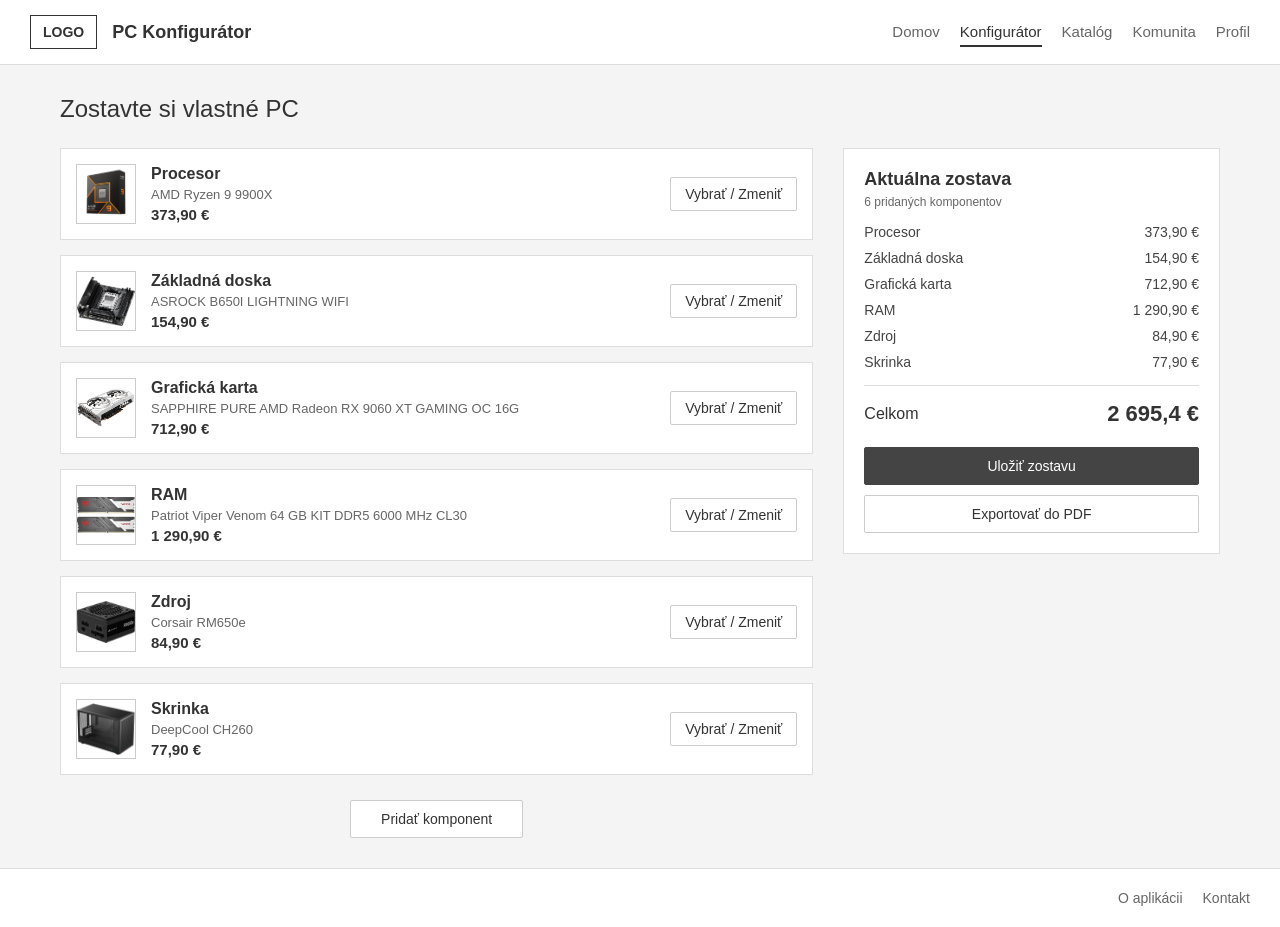
==== html/configurator.html @ ed0d9da8 "html" ====
<!DOCTYPE html>
<html lang="sk">
<head>
    <meta charset="UTF-8">
    <meta name="viewport" content="width=device-width, initial-scale=1.0">
    <title>PC Konfigurátor - Zostavte si vlastné PC</title>
    <link rel="stylesheet" href="style.css">
</head>
<body>

<header class="main-header">
    <div class="logo-container">
        <span class="logo">LOGO</span>
        <span class="site-title">PC Konfigurátor</span>
    </div>

    <input type="checkbox" id="menu-toggle" class="menu-toggle-checkbox">
    <label for="menu-toggle" class="menu-icon">&#9776;</label>

    <nav class="main-nav">
        <ul>
            <li><a href="index.html">Domov</a></li>
            <li><a href="konfigurator.html" class="active">Konfigurátor</a></li>
            <li><a href="#">Katalóg</a></li>
            <li><a href="#">Komunita</a></li>
            <li><a href="#">Profil</a></li>
        </ul>
    </nav>
</header>


<main class="configurator-container">

    <h1 class="page-title">Zostavte si vlastné PC</h1>

    <div class="configurator-layout">
        <section class="components-list">

            <article class="component-card">
                <img src="img/cpu.png" alt="AMD Ryzen 9 9900X" class="component-img">
                <div class="component-info">
                    <h2>Procesor</h2>
                    <p class="component-name">AMD Ryzen 9 9900X</p>
                    <span class="price">373,90 €</span>
                </div>
                <button type="button" class="btn btn-secondary">Vybrať / Zmeniť</button>
            </article>

            <article class="component-card">
                <img src="img/motherboard.png" alt="ASROCK B650I LIGHTNING WIFI" class="component-img">
                <div class="component-info">
                    <h2>Základná doska</h2>
                    <p class="component-name">ASROCK B650I LIGHTNING WIFI</p>
                    <span class="price">154,90 €</span>
                </div>
                <button type="button" class="btn btn-secondary">Vybrať / Zmeniť</button>
            </article>

            <article class="component-card">
                <img src="img/gpu.png" alt="SAPPHIRE PURE AMD Radeon RX 9060 XT GAMING OC 16G" class="component-img">
                <div class="component-info">
                    <h2>Grafická karta</h2>
                    <p class="component-name">SAPPHIRE PURE AMD Radeon RX 9060 XT GAMING OC 16G</p>
                    <span class="price">712,90 €</span>
                </div>
                <button type="button" class="btn btn-secondary">Vybrať / Zmeniť</button>
            </article>

            <article class="component-card">
                <img src="img/memory.png" alt="Patriot Viper Venom 64 GB KIT DDR5 6000 MHz CL30" class="component-img">
                <div class="component-info">
                    <h2>RAM</h2>
                    <p class="component-name">Patriot Viper Venom 64 GB KIT DDR5 6000 MHz CL30</p>
                    <span class="price">1 290,90 €</span>
                </div>
                <button type="button" class="btn btn-secondary">Vybrať / Zmeniť</button>
            </article>

            <article class="component-card">
                <img src="img/psu.png" alt="Corsair RM650e" class="component-img">
                <div class="component-info">
                    <h2>Zdroj</h2>
                    <p class="component-name">Corsair RM650e</p>
                    <span class="price">84,90 €</span>
                </div>
                <button type="button" class="btn btn-secondary">Vybrať / Zmeniť</button>
            </article>

            <article class="component-card">
                <img src="img/case.png" alt="DeepCool CH260" class="component-img">
                <div class="component-info">
                    <h2>Skrinka</h2>
                    <p class="component-name">DeepCool CH260</p>
                    <span class="price">77,90 €</span>
                </div>
                <button type="button" class="btn btn-secondary">Vybrať / Zmeniť</button>
            </article>

            <div class="add-component-container">
                <button type="button" class="btn btn-add">Pridať komponent</button>
            </div>

        </section>
        <aside class="summary-sidebar">
            <h2>Aktuálna zostava</h2>
            <p class="count">6 pridaných komponentov</p>

            <ul class="summary-list">
                <li><span>Procesor</span> <span>373,90 €</span></li>
                <li><span>Základná doska</span> <span>154,90 €</span></li>
                <li><span>Grafická karta</span> <span>712,90 €</span></li>
                <li><span>RAM</span> <span>1 290,90 €</span></li>
                <li><span>Zdroj</span> <span>84,90 €</span></li>
                <li><span>Skrinka</span> <span>77,90 €</span></li>
            </ul>

            <hr class="divider">

            <div class="total-price-box">
                <span>Celkom</span>
                <strong class="total-price">2 695,4 €</strong>
            </div>

            <div class="summary-actions">
                <button type="button" class="btn btn-primary btn-block">Uložiť zostavu</button>
                <button type="button" class="btn btn-outline btn-block">Exportovať do PDF</button>
            </div>
        </aside>

    </div>

</main>

<footer class="main-footer">
    <nav class="footer-nav">
        <ul>
            <li><a href="#">O aplikácii</a></li>
            <li><a href="#">Kontakt</a></li>
        </ul>
    </nav>
</footer>

</body>
</html>
---- html/style.css ----
/* --- Color Variables --- */
:root {
    --bg-color: #f4f4f4;
    --card-bg: #ffffff;
    --text-color: #333333;
    --text-muted: #666666;
    --border-color: #dddddd;
    --border-light: #cccccc;
    --primary-color: #444444;
    --primary-hover: #222222;
    --hover-bg: #eaeaea;
}

/* --- Base & Reset --- */
* {
    box-sizing: border-box;
    margin: 0;
    padding: 0;
}

body {
    font-family: Arial, sans-serif;
    background-color: var(--bg-color);
    color: var(--text-color);
    display: flex;
    flex-direction: column;
    min-height: 100vh;
}

a {
    text-decoration: none;
    color: inherit;
}

ul {
    list-style: none;
}

/* --- Header --- */
.main-header {
    background-color: var(--card-bg);
    border-bottom: 1px solid var(--border-color);
    padding: 15px 30px;
    display: flex;
    justify-content: space-between;
    align-items: center;
    flex-wrap: wrap;
    gap: 15px;
}

.logo-container {
    display: flex;
    align-items: center;
    gap: 15px;
}

.logo {
    font-weight: bold;
    border: 1px solid var(--text-color);
    padding: 8px 12px;
    font-size: 14px;
    background-color: var(--card-bg);
}

.site-title {
    font-size: 18px;
    font-weight: bold;
}

/* --- Navigation --- */
.main-nav ul {
    display: flex;
    gap: 20px;
    flex-wrap: wrap;
}

.main-nav a {
    color: var(--text-muted);
    font-size: 15px;
    padding-bottom: 5px;
}

.main-nav a:hover,
.main-nav a.active {
    color: var(--text-color);
    border-bottom: 2px solid var(--text-color);
}

/* Hidden checkbox and hamburger icon for mobile menu */
.menu-toggle-checkbox {
    display: none;
}

.menu-icon {
    display: none;
    font-size: 24px;
    cursor: pointer;
    border: 1px solid var(--border-light);
    padding: 5px 10px;
    background-color: var(--card-bg);
}

/* --- Index Placeholder --- */
.content-placeholder {
    flex: 1;
    display: flex;
    justify-content: center;
    align-items: center;
    padding: 40px 20px;
}

.placeholder-box {
    background-color: var(--card-bg);
    border: 1px solid var(--border-color);
    width: 100%;
    max-width: 900px;
    min-height: 450px;
    display: flex;
    flex-direction: column;
    justify-content: center;
    align-items: center;
    text-align: center;
    padding: 20px;
}

.placeholder-icon {
    border: 1px solid var(--text-muted);
    padding: 10px 15px;
    margin-bottom: 15px;
    color: var(--text-muted);
    font-family: monospace;
}

.placeholder-box h1 {
    font-size: 22px;
    margin-bottom: 10px;
    font-weight: normal;
    color: var(--primary-color);
}

.placeholder-box p {
    color: var(--text-muted);
    font-size: 14px;
}

/* --- Configurator Layout --- */
.configurator-container {
    max-width: 1200px;
    width: 100%;
    margin: 0 auto;
    padding: 30px 20px;
    flex: 1;
}

.page-title {
    font-size: 24px;
    margin-bottom: 25px;
    font-weight: normal;
}

.configurator-layout {
    display: grid;
    grid-template-columns: 2fr 1fr;
    gap: 30px;
    align-items: start;
}

/* --- Components List --- */
.components-list {
    display: flex;
    flex-direction: column;
    gap: 15px;
}

.component-card {
    background-color: var(--card-bg);
    border: 1px solid var(--border-color);
    padding: 15px;
    display: flex;
    align-items: center;
    justify-content: space-between;
    gap: 15px;
}

.component-img {
    width: 60px;
    height: 60px;
    object-fit: contain; /* Normalizuje veľkosť a zachová celý obrázok bez orezania */
    background-color: transparent; /* Zabezpečí, že pozadie bude priehľadné pre no-bg obrázky */
    border: 1px solid var(--border-light);
    flex-shrink: 0;
}

.component-info {
    flex-grow: 1;
}

.component-info h2 {
    font-size: 16px;
    font-weight: bold;
    margin-bottom: 4px;
}

.component-name {
    font-size: 13px;
    color: var(--text-muted);
    margin-bottom: 4px;
}

.price {
    font-size: 15px;
    font-weight: bold;
    color: var(--text-color);
}

/* --- Buttons --- */
.btn {
    font-family: inherit;
    cursor: pointer;
    border-radius: 2px;
    font-size: 14px;
    text-align: center;
    transition: background-color 0.2s;
}

.btn-secondary {
    background-color: var(--card-bg);
    border: 1px solid var(--border-light);
    padding: 8px 14px;
    color: var(--text-color);
    white-space: nowrap;
}

.btn-secondary:hover {
    background-color: var(--hover-bg);
}

.add-component-container {
    text-align: center;
    margin-top: 10px;
}

.btn-add {
    background-color: var(--card-bg);
    border: 1px solid var(--border-light);
    padding: 10px 30px;
    color: var(--text-color);
}

.btn-add:hover {
    background-color: var(--hover-bg);
}

/* --- Summary Sidebar --- */
.summary-sidebar {
    background-color: var(--card-bg);
    border: 1px solid var(--border-color);
    padding: 20px;
    position: sticky;
    top: 20px;
}

.summary-sidebar h2 {
    font-size: 18px;
    margin-bottom: 5px;
}

.summary-sidebar .count {
    font-size: 12px;
    color: var(--text-muted);
    margin-bottom: 15px;
}

.summary-list {
    display: flex;
    flex-direction: column;
    gap: 10px;
    margin-bottom: 15px;
}

.summary-list li {
    display: flex;
    justify-content: space-between;
    font-size: 14px;
    color: #444;
}

.divider {
    border: none;
    border-top: 1px solid var(--border-color);
    margin: 15px 0;
}

.total-price-box {
    display: flex;
    justify-content: space-between;
    align-items: center;
    margin-bottom: 20px;
    font-size: 16px;
}

.total-price {
    font-size: 22px;
}

.summary-actions {
    display: flex;
    flex-direction: column;
    gap: 10px;
}

.btn-block {
    width: 100%;
    padding: 10px;
}

.btn-primary {
    background-color: var(--primary-color);
    color: #fff;
    border: 1px solid var(--primary-color);
}

.btn-primary:hover {
    background-color: var(--primary-hover);
}

.btn-outline {
    background-color: var(--card-bg);
    color: var(--text-color);
    border: 1px solid var(--border-light);
}

.btn-outline:hover {
    background-color: var(--bg-color);
}

/* --- Footer --- */
.main-footer {
    background-color: var(--card-bg);
    border-top: 1px solid var(--border-color);
    padding: 20px 30px;
    margin-top: auto;
    text-align: right;
}

.footer-nav ul {
    display: flex;
    gap: 20px;
    justify-content: flex-end;
}

.footer-nav a {
    color: var(--text-muted);
    font-size: 14px;
}

.footer-nav a:hover {
    color: var(--text-color);
}

/* --- Mobile Responsiveness --- */
@media (max-width: 768px) {
    /* Switch grid layout to single column */
    .configurator-layout {
        grid-template-columns: 1fr;
        display: flex;
        flex-direction: column;
        gap: 20px;
    }

    /* Show hamburger menu icon */
    .menu-icon {
        display: block;
    }

    /* Hide standard nav by default on mobile */
    .main-nav {
        width: 100%;
        display: none;
    }

    /* Expand menu when checkbox is checked */
    .menu-toggle-checkbox:checked ~ .main-nav {
        display: block;
    }

    .main-nav ul {
        flex-direction: column;
        gap: 10px;
        padding-top: 10px;
        border-top: 1px solid var(--border-color);
    }

    /* Expand component cards to full width */
    .components-list {
        width: 100%;
    }

    .component-card {
        width: 100%;
        display: flex;
        flex-wrap: wrap;
        align-items: center;
        justify-content: space-between;
        gap: 15px;
        padding: 15px;
    }

    .component-img {
        flex-shrink: 0;
    }

    .component-info {
        flex: 1;
    }

    /* Stretch select/change button across full width on mobile */
    .component-card .btn-secondary {
        width: 100%;
        margin-top: 5px;
        padding: 10px;
    }

    .add-component-container .btn-add {
        width: 100%;
    }

    /* Move summary sidebar to the bottom */
    .summary-sidebar {
        width: 100%;
        position: static;
        order: 2;
    }
}
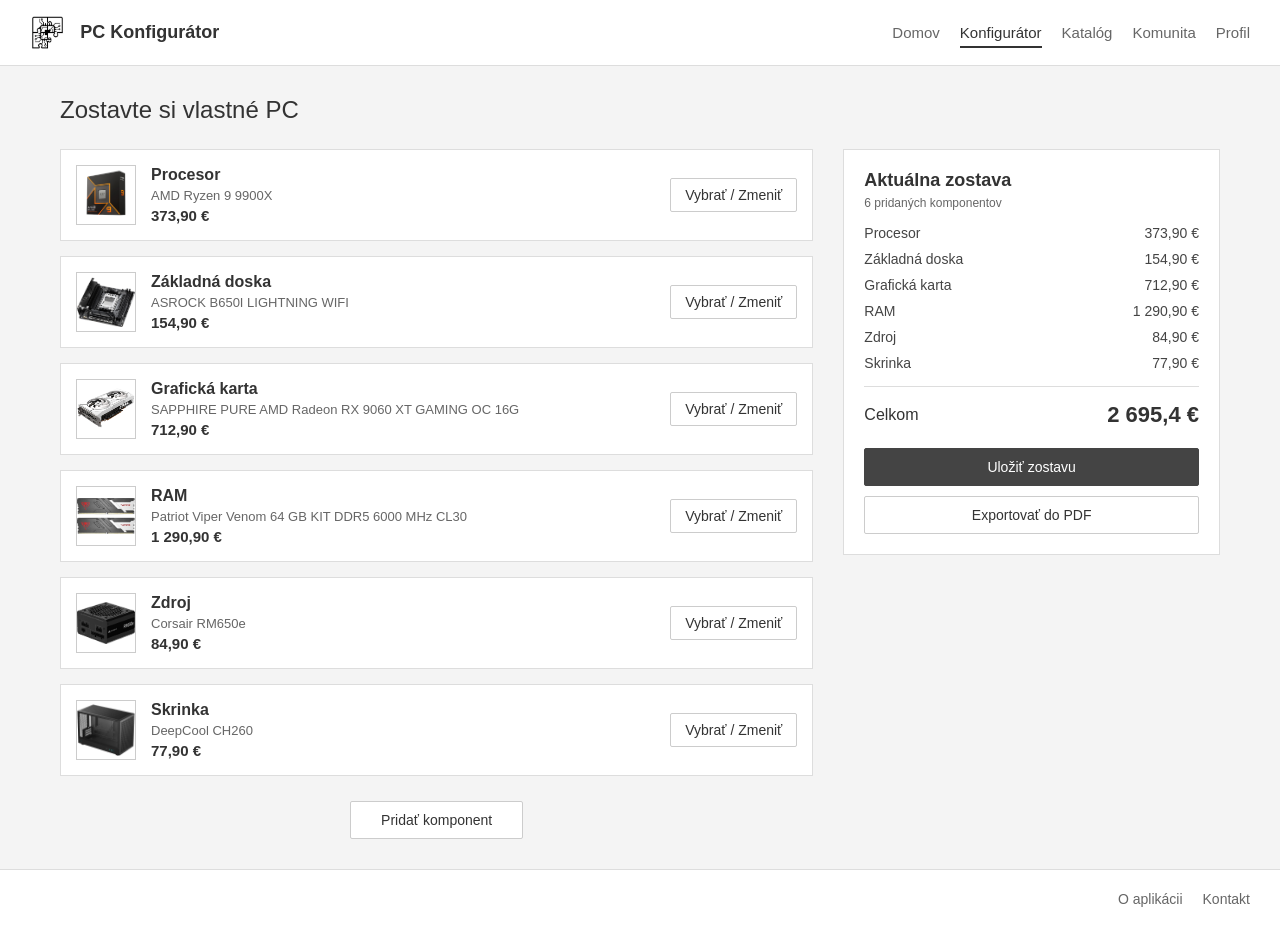
==== commit 6c169506: "Logo" ====
--- a/html/configurator.html
+++ b/html/configurator.html
@@ -10,7 +10,9 @@
 
 <header class="main-header">
     <div class="logo-container">
-        <span class="logo">LOGO</span>
+        <a href="index.html">
+            <img src="img/logo.png" alt="Logo" class="site-logo">
+        </a>
         <span class="site-title">PC Konfigurátor</span>
     </div>
 
@@ -20,7 +22,7 @@
     <nav class="main-nav">
         <ul>
             <li><a href="index.html">Domov</a></li>
-            <li><a href="konfigurator.html" class="active">Konfigurátor</a></li>
+            <li><a href="configurator.html" class="active">Konfigurátor</a></li>
             <li><a href="#">Katalóg</a></li>
             <li><a href="#">Komunita</a></li>
             <li><a href="#">Profil</a></li>
--- a/html/style.css
+++ b/html/style.css
@@ -54,12 +54,15 @@
     gap: 15px;
 }
 
-.logo {
+.site-logo {
+    height: 35px;
+    width: auto;
+    display: block;
+}
+
+.site-title {
+    font-size: 18px;
     font-weight: bold;
-    border: 1px solid var(--text-color);
-    padding: 8px 12px;
-    font-size: 14px;
-    background-color: var(--card-bg);
 }
 
 .site-title {
@@ -185,8 +188,8 @@
 .component-img {
     width: 60px;
     height: 60px;
-    object-fit: contain; /* Normalizuje veľkosť a zachová celý obrázok bez orezania */
-    background-color: transparent; /* Zabezpečí, že pozadie bude priehľadné pre no-bg obrázky */
+    object-fit: contain;
+    background-color: transparent;
     border: 1px solid var(--border-light);
     flex-shrink: 0;
 }
